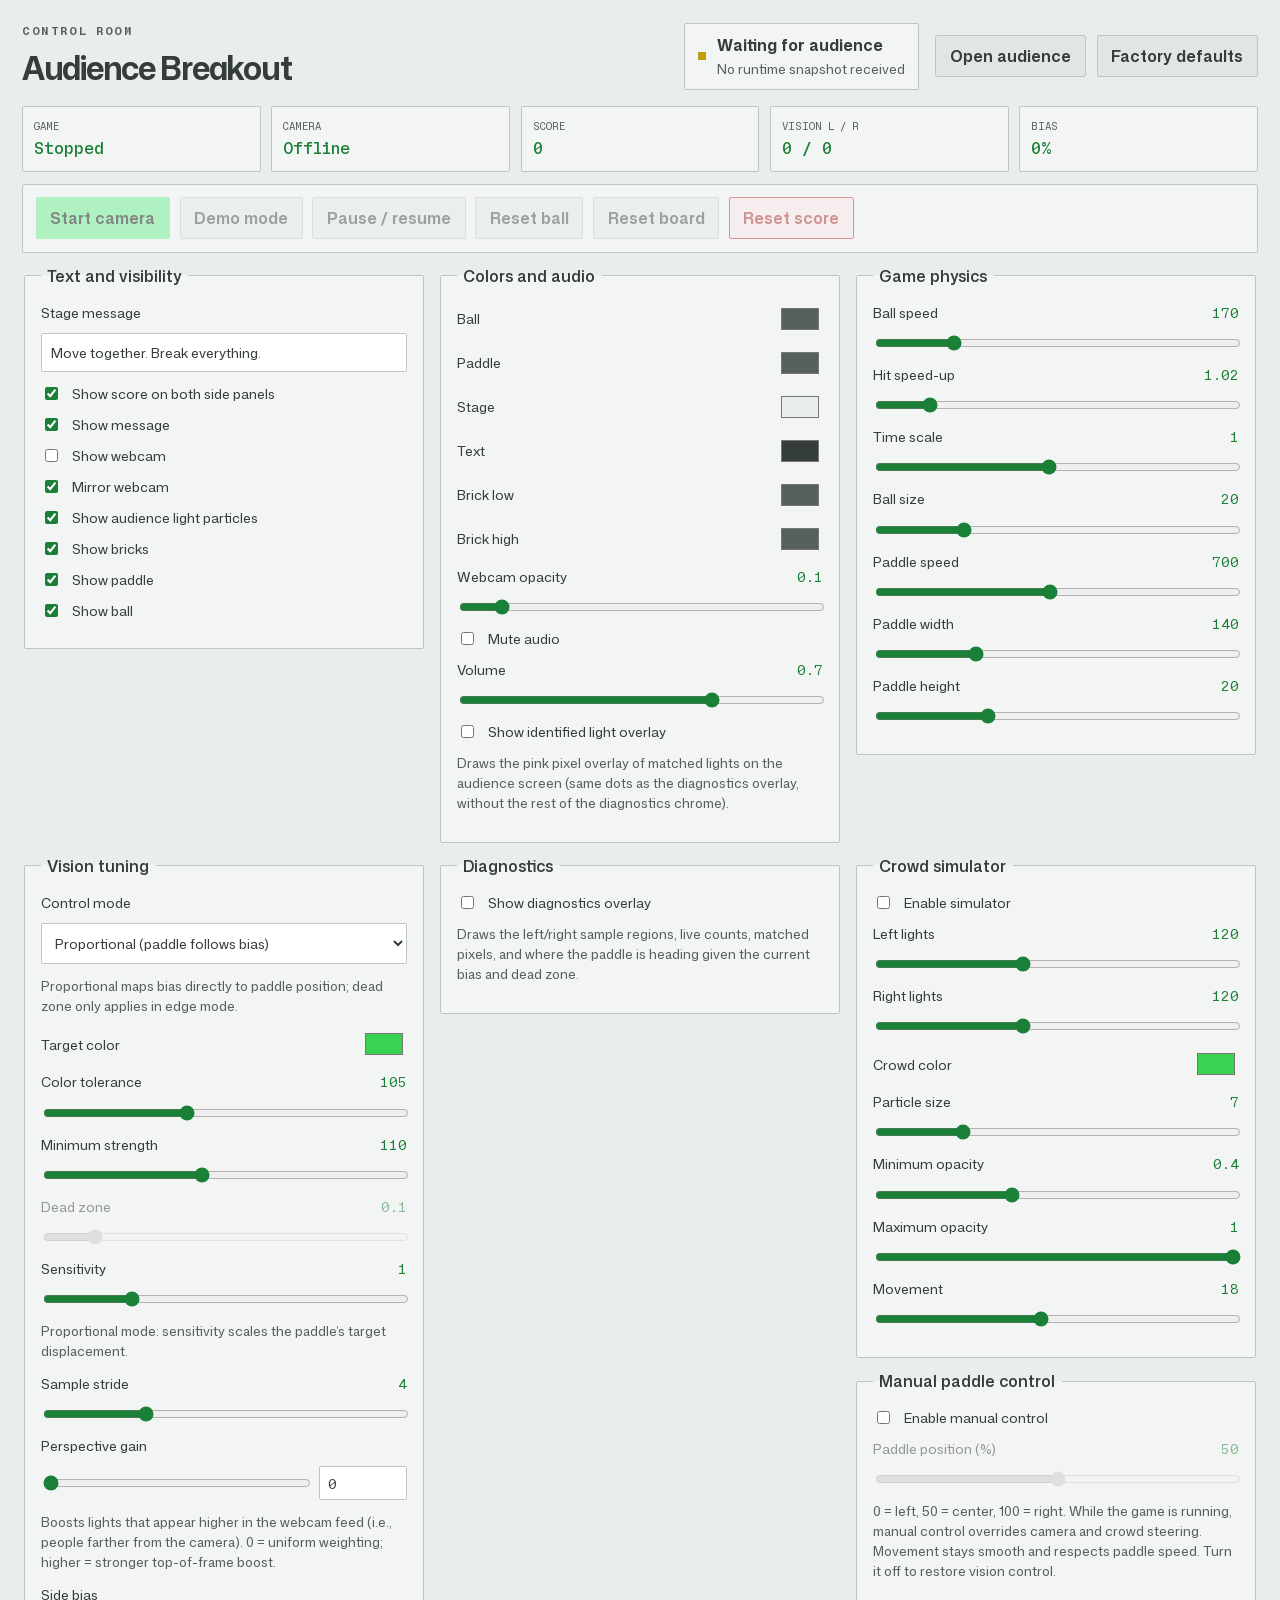
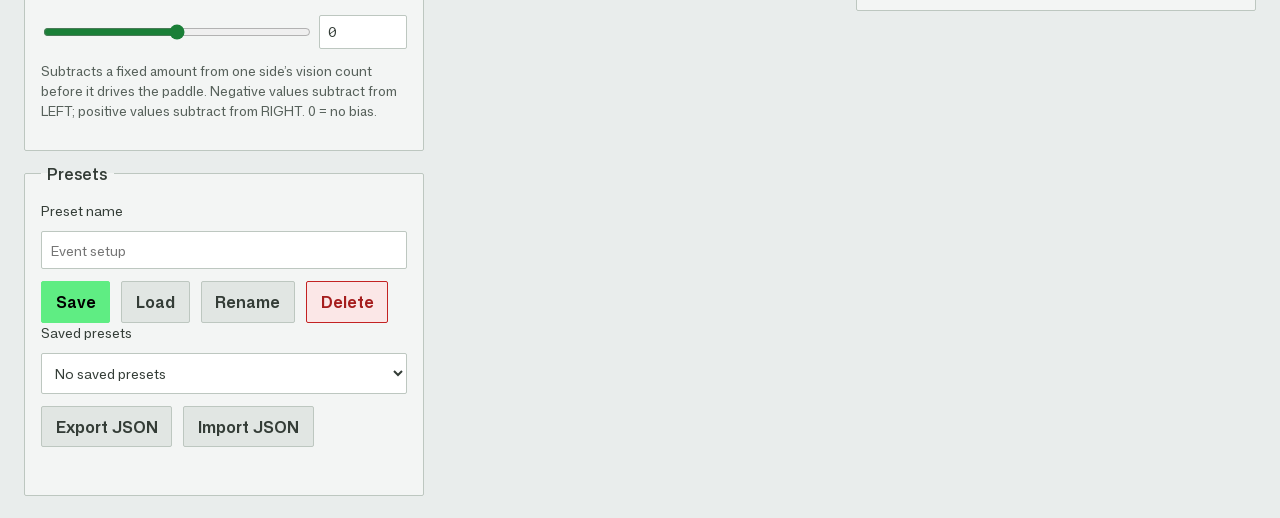
==== operator.html @ f4d6e4d0 "Publish shared side scores and badge instructions Co-authored-by: Copilot App <223556219+Copilot@use" ====
<!doctype html>
<html lang="en">
  <head>
    <meta charset="UTF-8" />
    <meta name="viewport" content="width=device-width, initial-scale=1.0" />
    <title>Audience Breakout - Operator</title>
    <link rel="stylesheet" href="./styles.css" />
  </head>
  <body class="operator-page">
    <header class="operator-topbar">
      <div>
        <p class="eyebrow">Control room</p>
        <h1>Audience Breakout</h1>
      </div>
      <div class="connection-card">
        <span class="status-dot" id="connectionDot"></span>
        <div>
          <strong id="connectionLabel">Waiting for audience</strong>
          <small id="runtimeStatus">No runtime snapshot received</small>
        </div>
      </div>
      <div class="button-row">
        <a class="button secondary" href="./audience.html" target="_blank">Open audience</a>
        <button class="button secondary" id="resetDefaultsButton">Factory defaults</button>
      </div>
    </header>

    <main class="operator-layout">
      <section class="telemetry-panel">
        <div><span>Game</span><strong id="gameState">Stopped</strong></div>
        <div><span>Camera</span><strong id="cameraState">Offline</strong></div>
        <div><span>Score</span><strong id="operatorScore">0</strong></div>
        <div><span>Vision L / R</span><strong id="visionCounts">0 / 0</strong></div>
        <div><span>Bias</span><strong id="visionBias">0%</strong></div>
      </section>

      <section class="command-panel">
        <button class="button primary audience-command" data-command="start-camera">Start camera</button>
        <button class="button secondary audience-command" data-command="start-demo">Demo mode</button>
        <button class="button secondary audience-command" data-command="toggle-pause">Pause / resume</button>
        <button class="button secondary audience-command" data-command="reset-ball">Reset ball</button>
        <button class="button secondary audience-command" data-command="reset-board">Reset board</button>
        <button class="button danger audience-command" data-command="reset-score">Reset score</button>
      </section>

      <form id="operatorForm" class="control-grid">
        <fieldset>
          <legend>Text and visibility</legend>
          <label>Stage message <input name="appearance.message" type="text" /></label>
          <label class="toggle"><input name="appearance.showScore" type="checkbox" /> Show score on both side panels</label>
          <label class="toggle"><input name="appearance.showMessage" type="checkbox" /> Show message</label>
          <label class="toggle"><input name="appearance.showWebcam" type="checkbox" /> Show webcam</label>
          <label class="toggle"><input name="appearance.mirrorWebcam" type="checkbox" /> Mirror webcam</label>
          <label class="toggle"><input name="appearance.showCrowd" type="checkbox" /> Show audience light particles</label>
          <label class="toggle"><input name="appearance.showBricks" type="checkbox" /> Show bricks</label>
          <label class="toggle"><input name="appearance.showPaddle" type="checkbox" /> Show paddle</label>
          <label class="toggle"><input name="appearance.showBall" type="checkbox" /> Show ball</label>
        </fieldset>

        <fieldset>
          <legend>Colors and audio</legend>
          <label>Ball <input name="appearance.ballColor" type="color" /></label>
          <label>Paddle <input name="appearance.paddleColor" type="color" /></label>
          <label>Stage <input name="appearance.stageColor" type="color" /></label>
          <label>Text <input name="appearance.textColor" type="color" /></label>
          <label>Brick low <input name="appearance.brickLowColor" type="color" /></label>
          <label>Brick high <input name="appearance.brickHighColor" type="color" /></label>
          <label data-output="appearance.webcamOpacity">
            Webcam opacity <output></output>
            <input name="appearance.webcamOpacity" type="range" min="0" max="1" step="0.05" />
          </label>
          <label class="toggle"><input name="audio.muted" type="checkbox" /> Mute audio</label>
          <label data-output="audio.volume">
            Volume <output></output>
            <input name="audio.volume" type="range" min="0" max="1" step="0.05" />
          </label>
          <label class="toggle"><input name="appearance.showLightOverlay" type="checkbox" /> Show identified light overlay</label>
          <small>Draws the pink pixel overlay of matched lights on the audience screen (same dots as the diagnostics overlay, without the rest of the diagnostics chrome).</small>
        </fieldset>

        <fieldset>
          <legend>Game physics</legend>
          <label data-output="physics.ballSpeed">Ball speed <output></output>
            <input name="physics.ballSpeed" type="range" min="60" max="600" step="10" />
          </label>
          <label data-output="physics.speedUp">Hit speed-up <output></output>
            <input name="physics.speedUp" type="range" min="1" max="1.15" step="0.01" />
          </label>
          <label data-output="physics.timeScale">Time scale <output></output>
            <input name="physics.timeScale" type="range" min="0.1" max="2" step="0.05" />
          </label>
          <label data-output="physics.ballSize">Ball size <output></output>
            <input name="physics.ballSize" type="range" min="8" max="60" step="1" />
          </label>
          <label data-output="physics.paddleSpeed">Paddle speed <output></output>
            <input name="physics.paddleSpeed" type="range" min="60" max="1400" step="20" />
          </label>
          <label data-output="physics.paddleWidth">Paddle width <output></output>
            <input name="physics.paddleWidth" type="range" min="60" max="360" step="4" />
          </label>
          <label data-output="physics.paddleHeight">Paddle height <output></output>
            <input name="physics.paddleHeight" type="range" min="8" max="48" step="2" />
          </label>
        </fieldset>

        <fieldset>
          <legend>Vision tuning</legend>
          <label>Control mode
            <select name="vision.controlMode">
              <option value="proportional">Proportional (paddle follows bias)</option>
              <option value="edge">Edge (paddle drives toward the leaning side)</option>
            </select>
          </label>
          <small>Proportional maps bias directly to paddle position; dead zone only applies in edge mode.</small>
          <label>Target color <input name="vision.targetColor" type="color" /></label>
          <label data-output="vision.tolerance">Color tolerance <output></output>
            <input name="vision.tolerance" type="range" min="10" max="255" step="1" />
          </label>
          <label data-output="vision.minimumStrength">Minimum strength <output></output>
            <input name="vision.minimumStrength" type="range" min="0" max="255" step="1" />
          </label>
          <label data-output="vision.deadZone">Dead zone <output></output>
            <input name="vision.deadZone" type="range" min="0" max="0.8" step="0.01" />
          </label>
          <label data-output="vision.sensitivity">Sensitivity <output></output>
            <input name="vision.sensitivity" type="range" min="0.1" max="4" step="0.1" />
          </label>
          <small id="sensitivityHint">Edge mode: sensitivity scales how fast the paddle drives to the far wall.</small>
          <label data-output="vision.sampleStride">Sample stride <output></output>
            <input name="vision.sampleStride" type="range" min="1" max="12" step="1" />
          </label>
          <label>Perspective gain
            <span class="range-with-number">
              <input name="vision.perspectiveGain" type="range" min="0" max="4" step="0.05" />
              <input name="vision.perspectiveGain" type="number" min="0" max="4" step="0.05" />
            </span>
          </label>
          <small>Boosts lights that appear higher in the webcam feed (i.e., people farther from the camera). 0 = uniform weighting; higher = stronger top-of-frame boost.</small>
          <label>Side bias
            <span class="range-with-number">
              <input name="vision.sideBias" type="range" min="-200" max="200" step="1" />
              <input name="vision.sideBias" type="number" min="-200" max="200" step="1" />
            </span>
          </label>
          <small>Subtracts a fixed amount from one side&rsquo;s vision count before it drives the paddle. Negative values subtract from LEFT; positive values subtract from RIGHT. 0 = no bias.</small>
        </fieldset>

        <fieldset>
          <legend>Diagnostics</legend>
          <label class="toggle"><input name="appearance.showDiagnostics" type="checkbox" /> Show diagnostics overlay</label>
          <small>Draws the left/right sample regions, live counts, matched pixels, and where the paddle is heading given the current bias and dead zone.</small>
        </fieldset>

        <div class="control-stack">
          <fieldset>
            <legend>Crowd simulator</legend>
            <label class="toggle"><input name="crowd.enabled" type="checkbox" /> Enable simulator</label>
            <label data-output="crowd.leftCount">Left lights <output></output>
              <input name="crowd.leftCount" type="range" min="0" max="300" step="1" />
            </label>
            <label data-output="crowd.rightCount">Right lights <output></output>
              <input name="crowd.rightCount" type="range" min="0" max="300" step="1" />
            </label>
            <label>Crowd color <input name="crowd.color" type="color" /></label>
            <label data-output="crowd.blockSize">Particle size <output></output>
              <input name="crowd.blockSize" type="range" min="2" max="24" step="1" />
            </label>
            <label data-output="crowd.minimumOpacity">Minimum opacity <output></output>
              <input name="crowd.minimumOpacity" type="range" min="0.05" max="1" step="0.05" />
            </label>
            <label data-output="crowd.maximumOpacity">Maximum opacity <output></output>
              <input name="crowd.maximumOpacity" type="range" min="0.05" max="1" step="0.05" />
            </label>
            <label data-output="crowd.jitter">Movement <output></output>
              <input name="crowd.jitter" type="range" min="0" max="40" step="1" />
            </label>
          </fieldset>

          <fieldset>
            <legend>Manual paddle control</legend>
            <label class="toggle"><input name="manualControl.enabled" type="checkbox" /> Enable manual control</label>
            <label data-output="manualControl.position" class="is-disabled">Paddle position (%) <output>50</output>
              <input name="manualControl.position" type="range" min="0" max="100" step="1" value="50" aria-describedby="manualControlHint" disabled />
            </label>
            <small id="manualControlHint">0 = left, 50 = center, 100 = right. While the game is running, manual control overrides camera and crowd steering. Movement stays smooth and respects paddle speed. Turn it off to restore vision control.</small>
          </fieldset>
        </div>

        <fieldset>
          <legend>Presets</legend>
          <label>Preset name <input id="presetName" type="text" placeholder="Event setup" /></label>
          <div class="button-row wrap">
            <button class="button primary" id="savePresetButton" type="button">Save</button>
            <button class="button secondary" id="loadPresetButton" type="button">Load</button>
            <button class="button secondary" id="renamePresetButton" type="button">Rename</button>
            <button class="button danger" id="deletePresetButton" type="button">Delete</button>
          </div>
          <label>Saved presets
            <select id="presetSelect"><option value="">No saved presets</option></select>
          </label>
          <div class="button-row wrap">
            <button class="button secondary" id="exportPresetButton" type="button">Export JSON</button>
            <label class="button secondary file-button">Import JSON
              <input id="importPresetInput" type="file" accept="application/json,.json" />
            </label>
          </div>
          <p class="form-message" id="formMessage" aria-live="polite"></p>
        </fieldset>
      </form>
    </main>
    <script type="module" src="./js/operator.js"></script>
  </body>
</html>
---- styles.css ----
@font-face {
  font-family: "Mona Sans";
  src: url("./assets/fonts/MonaSans.woff2") format("woff2");
  font-weight: 200 900;
  font-display: swap;
}
@font-face {
  font-family: "Mona Sans Mono";
  src: url("./assets/fonts/MonaSansMono.woff2") format("woff2");
  font-weight: 200 900;
  font-display: swap;
}
:root {
  color-scheme: light;
  --bg: #e9edec;
  --panel: #f3f5f4;
  --panel-elevated: #e1e6e3;
  --border: #bdc7c0;
  --text: #343d37;
  --muted: #57615b;
  --primary: #5fed83;
  --primary-strong: #1a7f37;
  --danger: #c32222;
  --mono: "Mona Sans Mono", ui-monospace, monospace;
}

* { box-sizing: border-box; }
html, body { margin: 0; min-height: 100%; }
body {
  background: var(--bg);
  color: var(--text);
  font-family: "Mona Sans", -apple-system, BlinkMacSystemFont, "Segoe UI", sans-serif;
}
button, input, select { font: inherit; }
.eyebrow {
  margin: 0 0 0.4rem;
  color: var(--muted);
  font-size: 0.72rem;
  font-weight: 700;
  letter-spacing: 0.14em;
  text-transform: uppercase;
  font-family: var(--mono);
}
h1, h2, p { margin-top: 0; }
h1 { margin-bottom: 0; letter-spacing: -0.04em; }
.button-row { display: flex; align-items: center; gap: 0.7rem; }
.button-row.wrap { flex-wrap: wrap; }
.button {
  display: inline-flex;
  align-items: center;
  justify-content: center;
  min-height: 40px;
  border: 1px solid var(--border);
  border-radius: 2px;
  padding: 0.55rem 0.85rem;
  color: var(--text);
  font-weight: 650;
  text-decoration: none;
  cursor: pointer;
}
.button.primary { background: var(--primary); border-color: var(--primary); color: #000; }
.button.secondary { background: var(--panel-elevated); }
.button.danger { background: #fbe7e7; border-color: #c32222; color: #a51d1d; }
.button:hover:not(:disabled) { border-color: var(--primary-strong); }
.button:disabled { cursor: not-allowed; opacity: 0.45; }
:focus-visible { outline: 2px solid var(--primary-strong); outline-offset: 4px; }
[hidden] { display: none !important; }

.landing-page { display: grid; min-height: 100vh; place-items: center; padding: 2rem; }
.landing-card {
  width: min(640px, 100%);
  border: 1px solid var(--border);
  border-radius: 0;
  background: linear-gradient(135deg, var(--panel), var(--bg));
  padding: 2rem;
  box-shadow: 0 0 60px #5fed8314;
}
.landing-card h1 { margin-bottom: 1rem; font-size: clamp(2.3rem, 8vw, 4rem); }
.landing-card > p:not(.eyebrow) { color: var(--muted); line-height: 1.6; }
.landing-actions { display: flex; flex-wrap: wrap; gap: 0.75rem; margin-top: 1.5rem; }

.audience-page {
  min-height: 100vh;
  overflow-x: hidden;
  display: grid;
  align-items: center;
}
.audience-shell { width: min(2100px, 100%); margin: auto; padding: clamp(12px, 3.8vw, 80px); }
.arcade-stage {
  display: grid;
  grid-template-columns: minmax(0, 1fr) minmax(0, 3.12fr) minmax(0, 1fr);
  background: var(--bg);
  box-shadow: 0 0 35px #5fed8326, 0 0 90px #1a7f371a;
}
.audience-side {
  display: flex;
  flex-direction: column;
  min-width: 0;
  background: var(--bg);
}
.side-visual { position: relative; flex: 1; min-height: 0; }
.side-visual canvas { position: absolute; inset: 0; width: 100%; height: 100%; object-fit: contain; }
.side-label {
  position: absolute;
  bottom: 12px;
  left: 12px;
  font: 0.58rem var(--mono);
  color: var(--muted);
  letter-spacing: 0.06em;
  text-transform: uppercase;
}
.side-instructions {
  border-top: 1px solid var(--border);
  padding: clamp(8px, 0.8vw, 16px);
  color: var(--muted);
  font: clamp(8px, 0.7vw, 13px)/1.5 var(--mono);
}
.side-instructions p { margin: 0; }
.side-instructions p + p { margin-top: 1em; }
.stage-shell {
  position: relative;
  overflow: hidden;
  border: 1px solid #8b9e91;
  border-bottom-color: var(--danger);
  background: var(--bg);
  align-self: start;
}
#gameCanvas { position: relative; z-index: 2; display: block; width: 100%; height: auto; }
#webcam {
  position: absolute;
  inset: 0;
  z-index: 1;
  display: block;
  width: 100%;
  height: 100%;
  object-fit: cover;
  pointer-events: none;
}
.stage-message {
  margin: 0;
  color: var(--muted);
  font: inherit;
  text-align: right;
}
.audience-footer {
  display: flex;
  align-items: flex-start;
  justify-content: space-between;
  gap: 1rem;
  margin-top: 20px;
  color: var(--muted);
  font: 0.65rem/1.7 var(--mono);
}
.audience-footer > div { flex: 1; }
.play-state {
  display: inline-block;
  margin-right: 1rem;
  color: var(--primary-strong);
  text-transform: uppercase;
}
.play-state::before { content: ""; display: inline-block; width: 5px; height: 5px; margin: 0 7px 2px 0; background: currentColor; }
.startup-panel {
  position: absolute;
  z-index: 4;
  top: 50%;
  left: 50%;
  width: min(380px, calc(100% - 24px));
  transform: translate(-50%, -50%);
  border: 1px solid var(--primary-strong);
  background: #f3f5f4f5;
  padding: clamp(12px, 1.5vw, 24px);
  box-shadow: 0 8px 40px #57615b33;
}
.startup-panel h2 { margin-bottom: 0.5rem; font-size: clamp(1.1rem, 2vw, 1.6rem); font-weight: 550; }
.startup-panel .button-row { flex-wrap: wrap; gap: 0.5rem; }
.startup-panel .button { font-size: 0.78rem; min-height: 36px; }
.startup-panel.hidden { display: none; }
.camera-select {
  display: flex;
  align-items: center;
  gap: 0.6rem;
  margin: 0.75rem 0 1rem;
  font: 0.75rem var(--mono);
}
.camera-select select {
  flex: 1;
  min-width: 0;
  padding: 0.4rem 0.5rem;
  border-radius: 2px;
  border: 1px solid var(--border);
  background: var(--panel);
  color: inherit;
}

.operator-page { padding: 22px; }
.operator-topbar {
  display: grid;
  grid-template-columns: minmax(240px, 1fr) auto auto;
  align-items: center;
  gap: 1rem;
  margin: 0 auto 1rem;
  max-width: 1500px;
}
.connection-card {
  display: flex;
  align-items: center;
  gap: 0.65rem;
  border: 1px solid var(--border);
  border-radius: 2px;
  background: var(--panel);
  padding: 0.65rem 0.85rem;
}
.connection-card strong, .connection-card small { display: block; }
.connection-card small { margin-top: 0.18rem; color: var(--muted); }
.status-dot { width: 8px; height: 8px; background: #bba00a; }
.status-dot.connected { background: var(--primary-strong); box-shadow: 0 0 10px #5fed8366; }
.operator-layout { width: min(1500px, 100%); margin: auto; }
.telemetry-panel {
  display: grid;
  grid-template-columns: repeat(5, minmax(110px, 1fr));
  gap: 0.65rem;
  margin-bottom: 0.75rem;
}
.telemetry-panel div {
  border: 1px solid var(--border);
  border-radius: 2px;
  background: var(--panel);
  padding: 0.7rem;
}
.telemetry-panel span, .telemetry-panel strong { display: block; }
.telemetry-panel span { margin-bottom: 0.3rem; color: var(--muted); font: 0.65rem var(--mono); text-transform: uppercase; }
.telemetry-panel strong { font-family: var(--mono); color: var(--primary-strong); font-weight: 500; }
.command-panel {
  display: flex;
  flex-wrap: wrap;
  gap: 0.6rem;
  border: 1px solid var(--border);
  border-radius: 2px;
  background: var(--panel);
  padding: 0.8rem;
  margin-bottom: 0.75rem;
}
.control-grid {
  display: grid;
  grid-template-columns: repeat(3, minmax(260px, 1fr));
  align-items: start;
  gap: 0.75rem;
}
.control-stack {
  display: grid;
  min-width: 0;
  gap: 0.75rem;
}
fieldset {
  min-width: 0;
  border: 1px solid var(--border);
  border-radius: 2px;
  background: var(--panel);
  padding: 1rem;
}
legend { padding: 0 0.4rem; font-weight: 550; }
fieldset > label {
  display: grid;
  grid-template-columns: minmax(120px, 1fr) auto;
  align-items: center;
  gap: 0.7rem;
  margin-bottom: 0.75rem;
  color: var(--text);
  font-size: 0.86rem;
}
fieldset > label.is-disabled {
  opacity: 0.5;
}
fieldset > label input[type="text"], fieldset > label select, fieldset > label > input[type="range"] {
  grid-column: 1 / -1;
}
input[type="text"], select {
  width: 100%;
  border: 1px solid var(--border);
  border-radius: 2px;
  background: #ffffff;
  padding: 0.55rem;
  color: var(--text);
}
input[type="range"] { width: 100%; accent-color: var(--primary-strong); }
input[type="checkbox"] { accent-color: var(--primary-strong); }
input[type="color"] { width: 46px; height: 32px; border: 0; background: transparent; }
output { color: var(--primary-strong); font-family: var(--mono); font-variant-numeric: tabular-nums; }
fieldset > small { display: block; color: var(--muted); line-height: 1.5; margin-bottom: 0.8rem; }
.toggle { grid-template-columns: auto 1fr; justify-content: start; }
.range-with-number {
  display: grid;
  grid-column: 1 / -1;
  grid-template-columns: 1fr 5.5rem;
  gap: 0.6rem;
  align-items: center;
}
.range-with-number input[type="number"] {
  width: 100%;
  border: 1px solid var(--border);
  border-radius: 2px;
  background: #ffffff;
  padding: 0.4rem 0.5rem;
  color: var(--text);
  font-variant-numeric: tabular-nums;
}
.toggle input { grid-column: auto; }
.file-button input { display: none; }
.form-message { min-height: 1.3em; margin: 0.7rem 0 0; color: var(--primary-strong); }
.form-message.error { color: var(--danger); }

@media (max-width: 1050px) {
  .operator-topbar { grid-template-columns: 1fr 1fr; }
  .operator-topbar > .button-row { grid-column: 1 / -1; }
  .control-grid { grid-template-columns: repeat(2, minmax(250px, 1fr)); }
}
@media (max-width: 720px) {
  .operator-page { padding: 12px; }
  .operator-topbar, .control-grid { grid-template-columns: 1fr; }
  .operator-topbar > .button-row { grid-column: auto; }
  .telemetry-panel { grid-template-columns: repeat(2, 1fr); }
  .arcade-stage { grid-template-columns: 1fr 1fr; }
  .stage-shell { grid-column: 1 / -1; grid-row: 1; }
  .audience-side { flex-direction: row; min-height: 150px; }
  .side-left { border-right: 1px solid var(--border); }
  .side-visual { flex: 1; min-width: 0; }
  .side-label { bottom: 5px; left: 8px; font-size: 7px; }
  .side-instructions { flex: 1; border-top: 0; border-left: 1px solid var(--border); font-size: 8px; }
  .audience-footer { flex-direction: column; gap: 0.5rem; font-size: 0.6rem; }
  .stage-message { text-align: left; }
  .startup-panel { position: relative; top: auto; left: auto; transform: none; width: 100%; border: 0; border-top: 1px solid var(--border); }
}
@media (prefers-reduced-motion: reduce) {
  *, *::before, *::after { scroll-behavior: auto !important; }
}
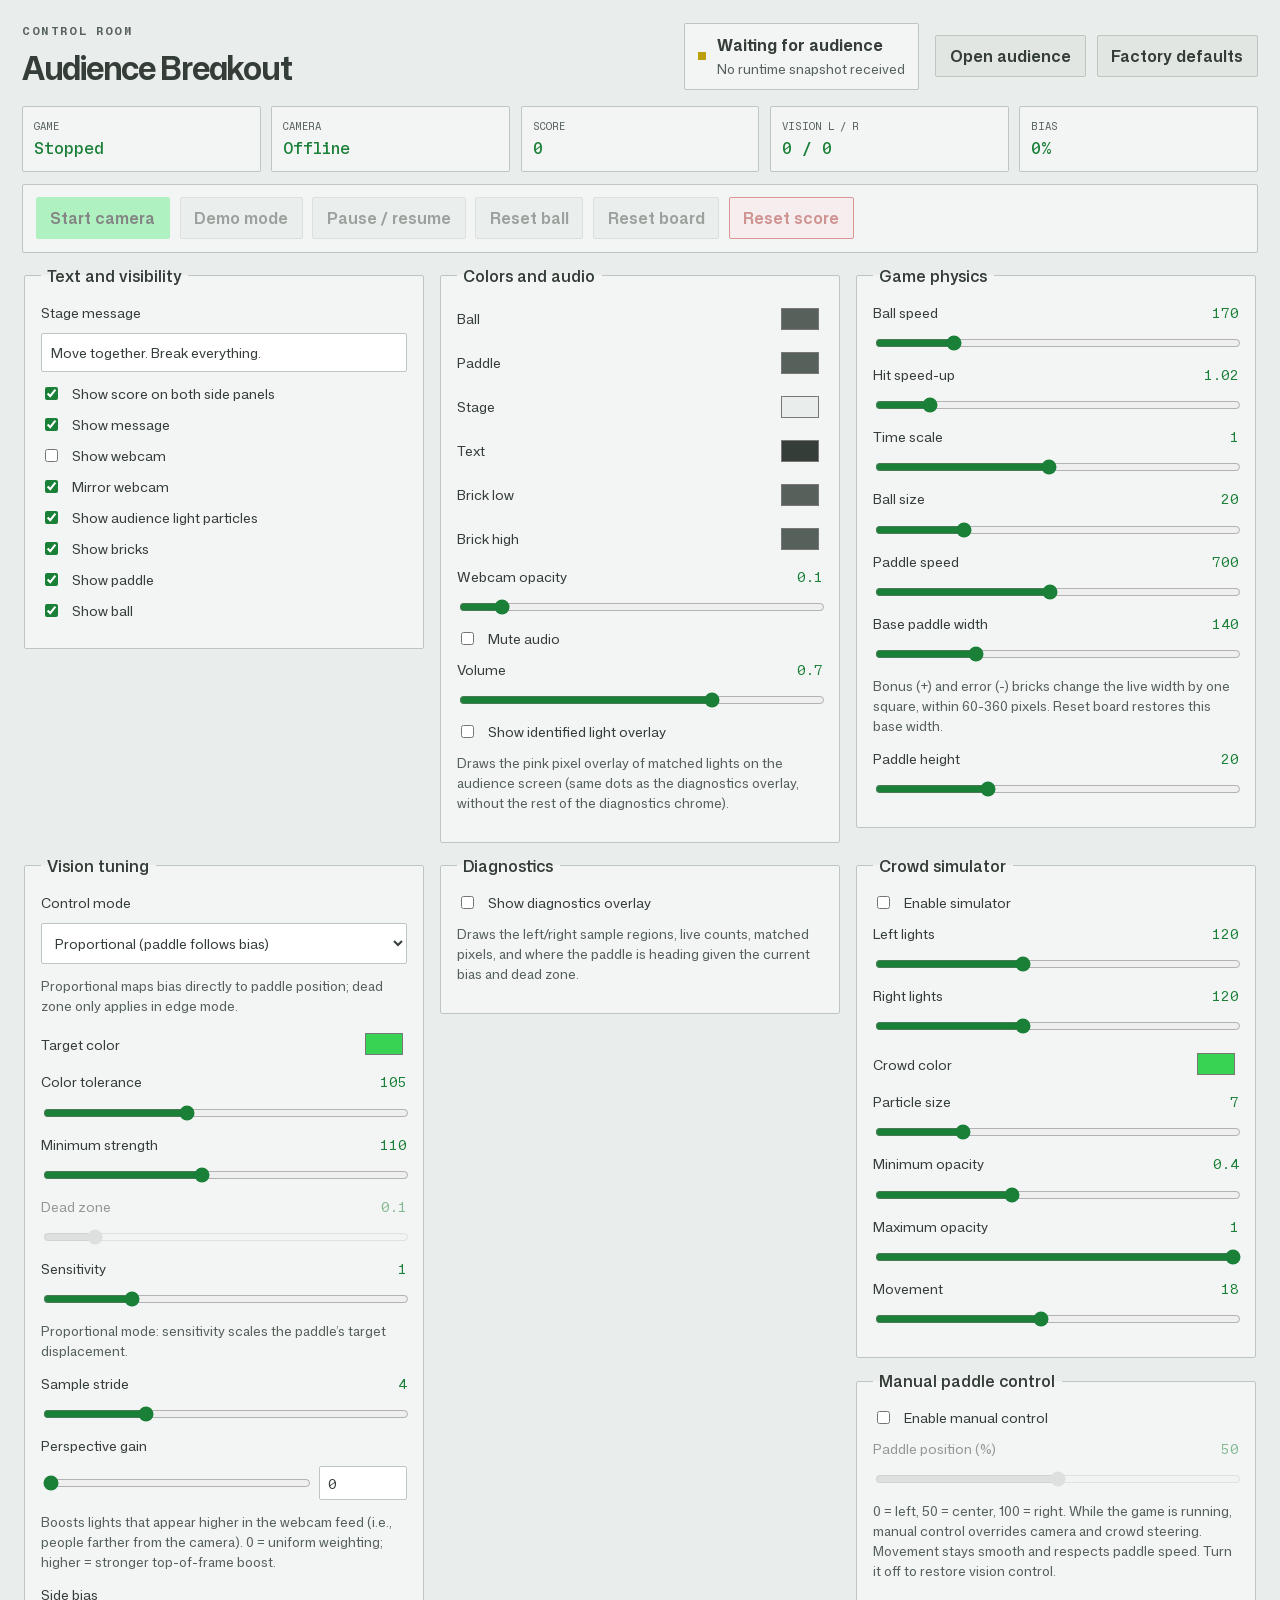
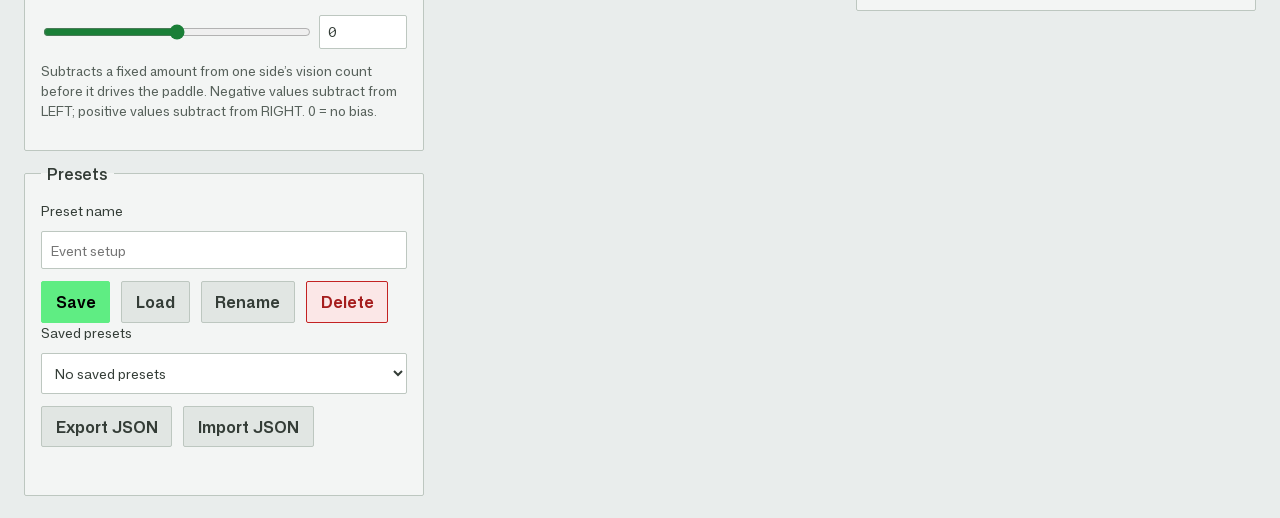
==== commit c86444f5: "Publish inset board and special brick effects Co-authored-by: Copilot App <223556219+Copilot@users.n" ====
--- a/operator.html
+++ b/operator.html
@@ -95,9 +95,10 @@
           <label data-output="physics.paddleSpeed">Paddle speed <output></output>
             <input name="physics.paddleSpeed" type="range" min="60" max="1400" step="20" />
           </label>
-          <label data-output="physics.paddleWidth">Paddle width <output></output>
+          <label data-output="physics.paddleWidth">Base paddle width <output></output>
             <input name="physics.paddleWidth" type="range" min="60" max="360" step="4" />
           </label>
+          <small>Bonus (+) and error (-) bricks change the live width by one square, within 60-360 pixels. Reset board restores this base width.</small>
           <label data-output="physics.paddleHeight">Paddle height <output></output>
             <input name="physics.paddleHeight" type="range" min="8" max="48" step="2" />
           </label>
--- a/styles.css
+++ b/styles.css
@@ -159,6 +159,7 @@
   text-transform: uppercase;
 }
 .play-state::before { content: ""; display: inline-block; width: 5px; height: 5px; margin: 0 7px 2px 0; background: currentColor; }
+.power-status { color: #583af7; margin-right: 1rem; }
 .startup-panel {
   position: absolute;
   z-index: 4;
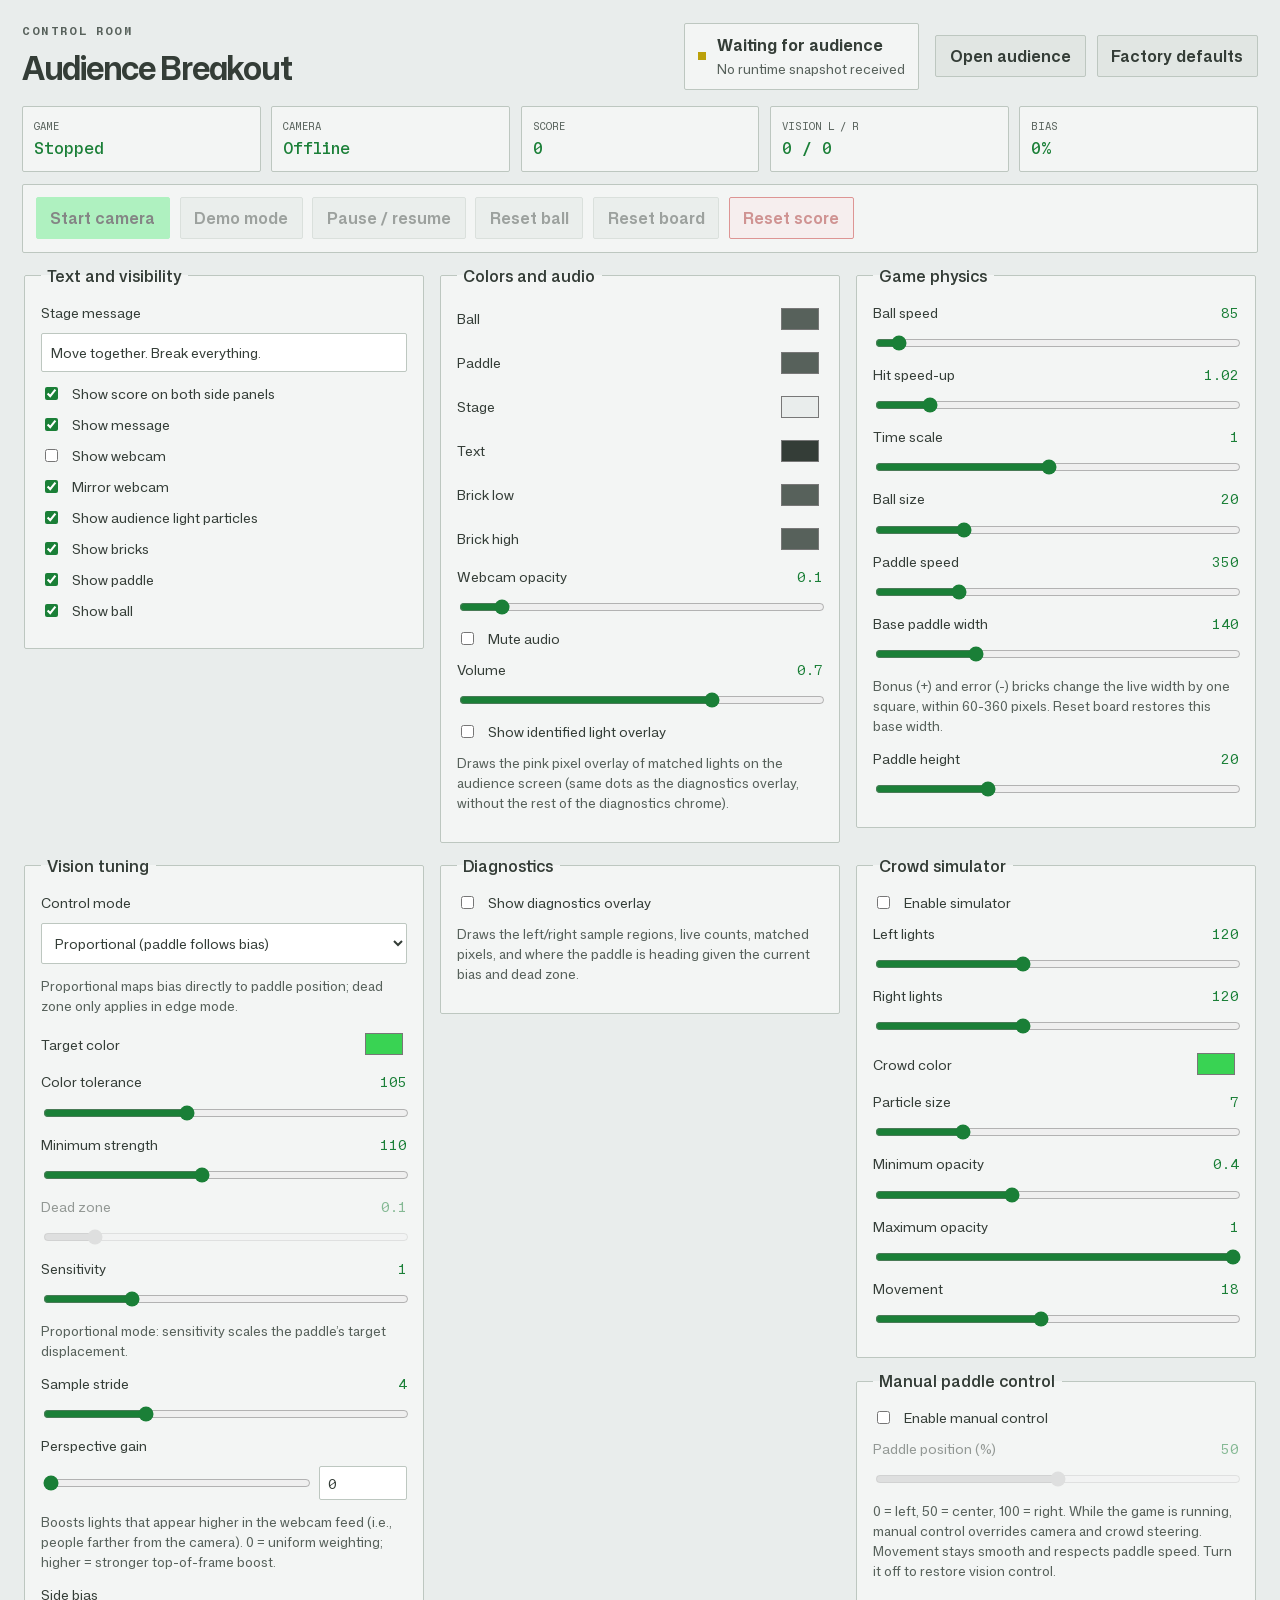
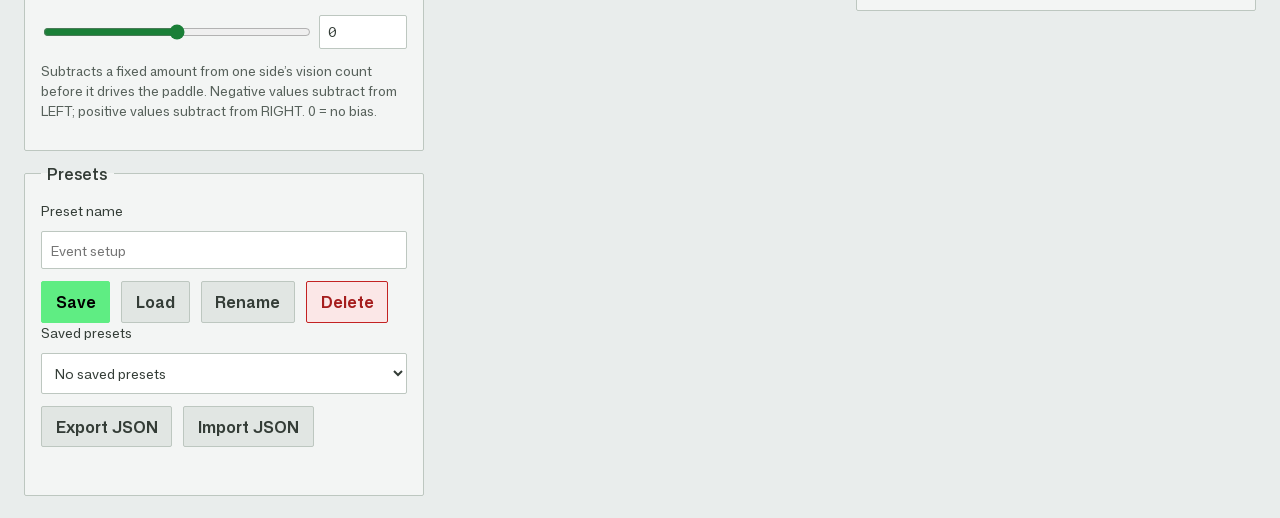
==== commit 99c690bc: "Publish slower speeds and larger bricks with fewer errors Co-authored-by: Copilot App <223556219+Cop" ====
--- a/operator.html
+++ b/operator.html
@@ -81,7 +81,7 @@
         <fieldset>
           <legend>Game physics</legend>
           <label data-output="physics.ballSpeed">Ball speed <output></output>
-            <input name="physics.ballSpeed" type="range" min="60" max="600" step="10" />
+            <input name="physics.ballSpeed" type="range" min="60" max="600" step="5" />
           </label>
           <label data-output="physics.speedUp">Hit speed-up <output></output>
             <input name="physics.speedUp" type="range" min="1" max="1.15" step="0.01" />
@@ -93,7 +93,7 @@
             <input name="physics.ballSize" type="range" min="8" max="60" step="1" />
           </label>
           <label data-output="physics.paddleSpeed">Paddle speed <output></output>
-            <input name="physics.paddleSpeed" type="range" min="60" max="1400" step="20" />
+            <input name="physics.paddleSpeed" type="range" min="60" max="1400" step="10" />
           </label>
           <label data-output="physics.paddleWidth">Base paddle width <output></output>
             <input name="physics.paddleWidth" type="range" min="60" max="360" step="4" />
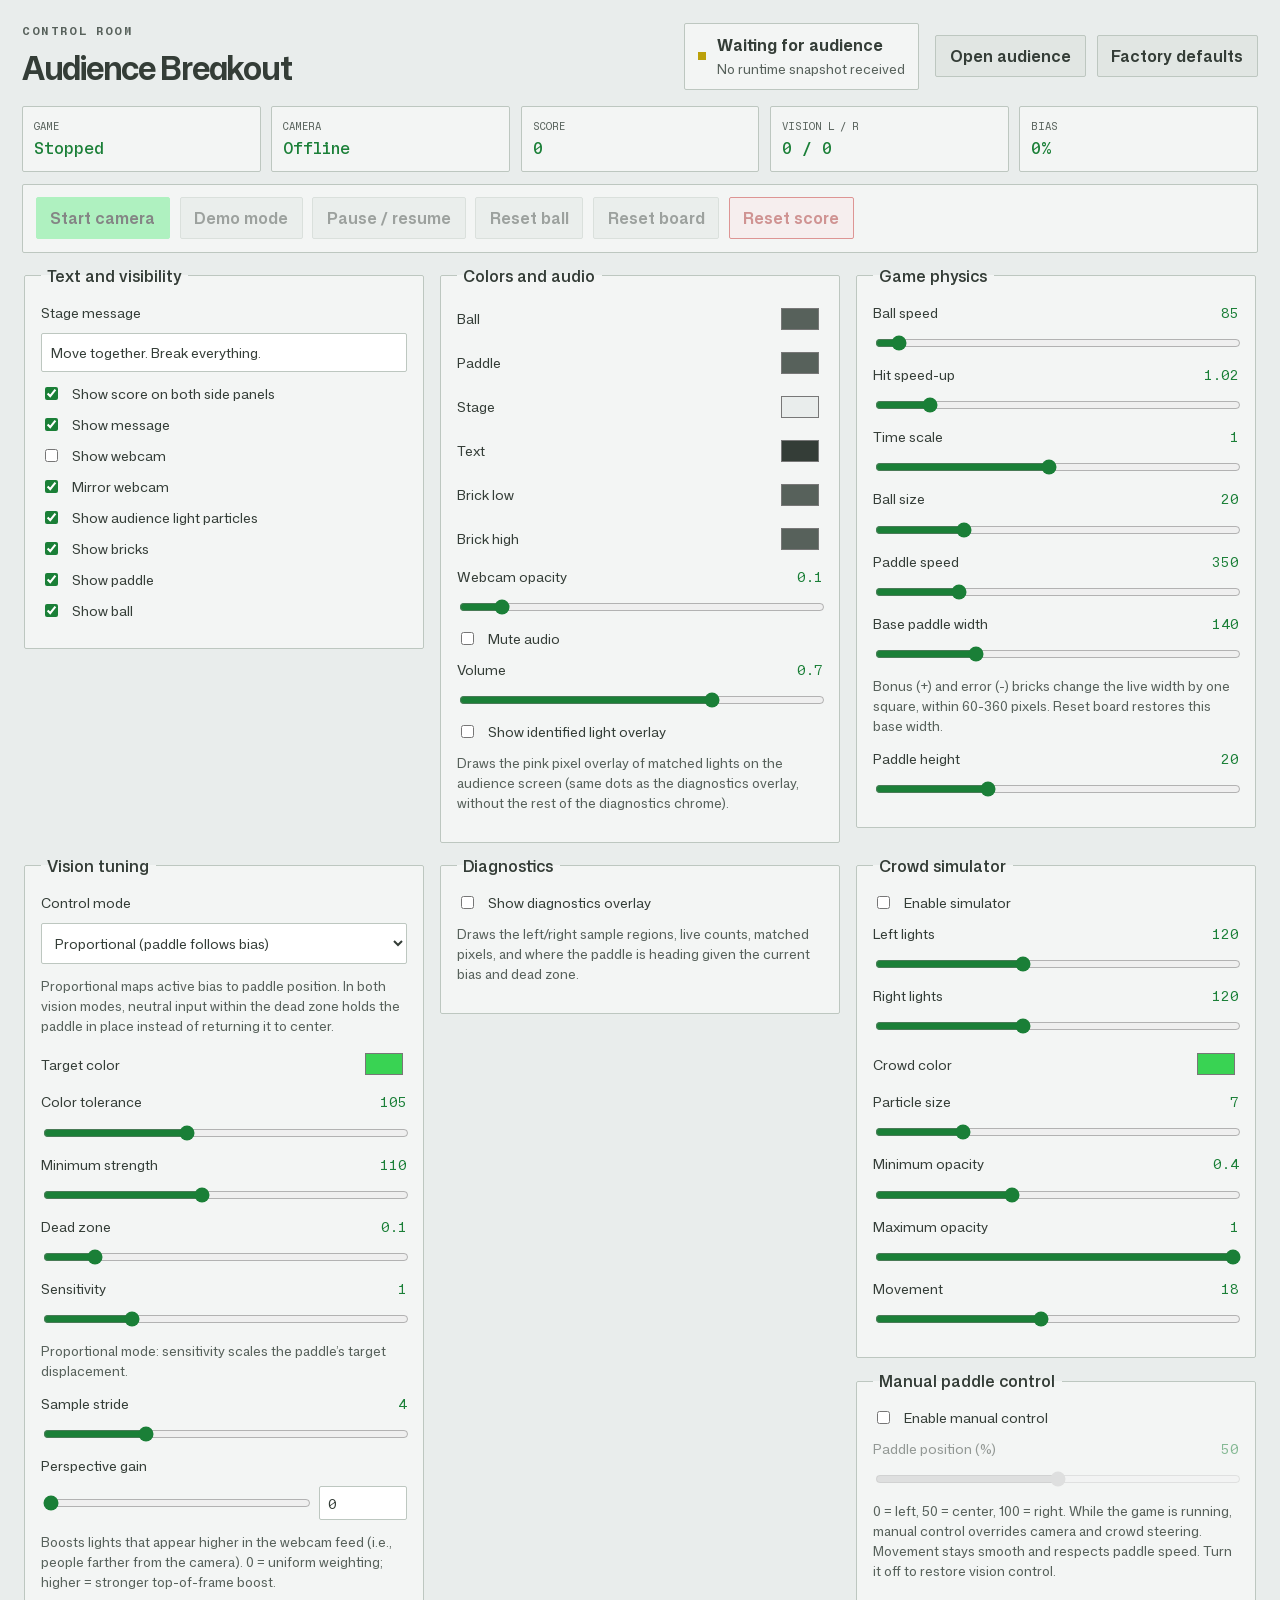
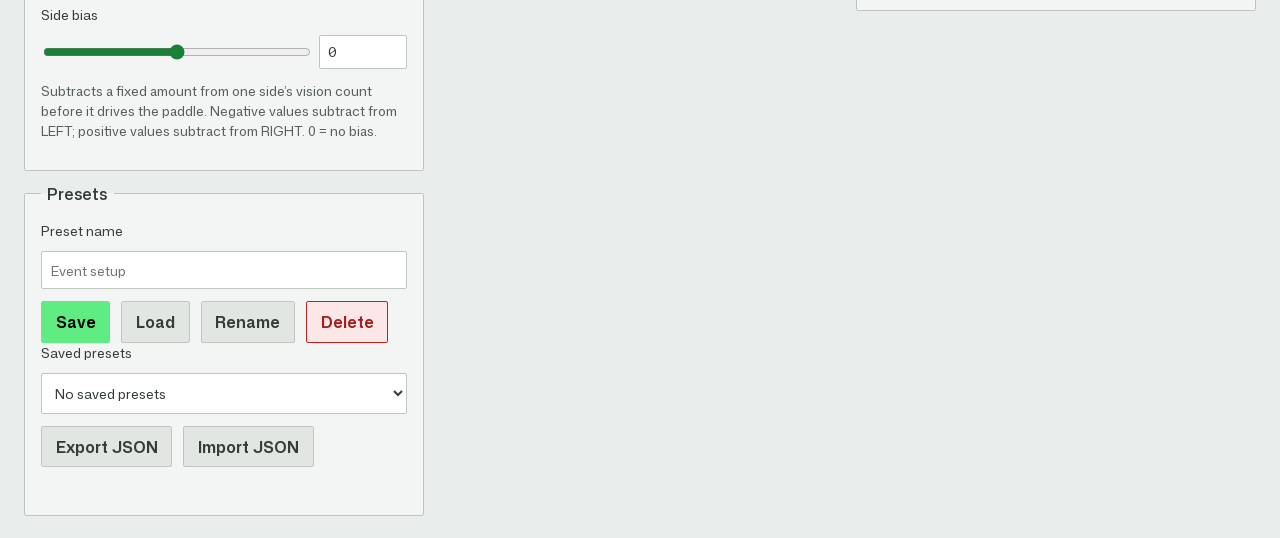
==== commit e4cae722: "Publish stationary paddle behavior for neutral input Co-authored-by: Copilot App <223556219+Copilot@" ====
--- a/operator.html
+++ b/operator.html
@@ -112,7 +112,7 @@
               <option value="edge">Edge (paddle drives toward the leaning side)</option>
             </select>
           </label>
-          <small>Proportional maps bias directly to paddle position; dead zone only applies in edge mode.</small>
+          <small>Proportional maps active bias to paddle position. In both vision modes, neutral input within the dead zone holds the paddle in place instead of returning it to center.</small>
           <label>Target color <input name="vision.targetColor" type="color" /></label>
           <label data-output="vision.tolerance">Color tolerance <output></output>
             <input name="vision.tolerance" type="range" min="10" max="255" step="1" />
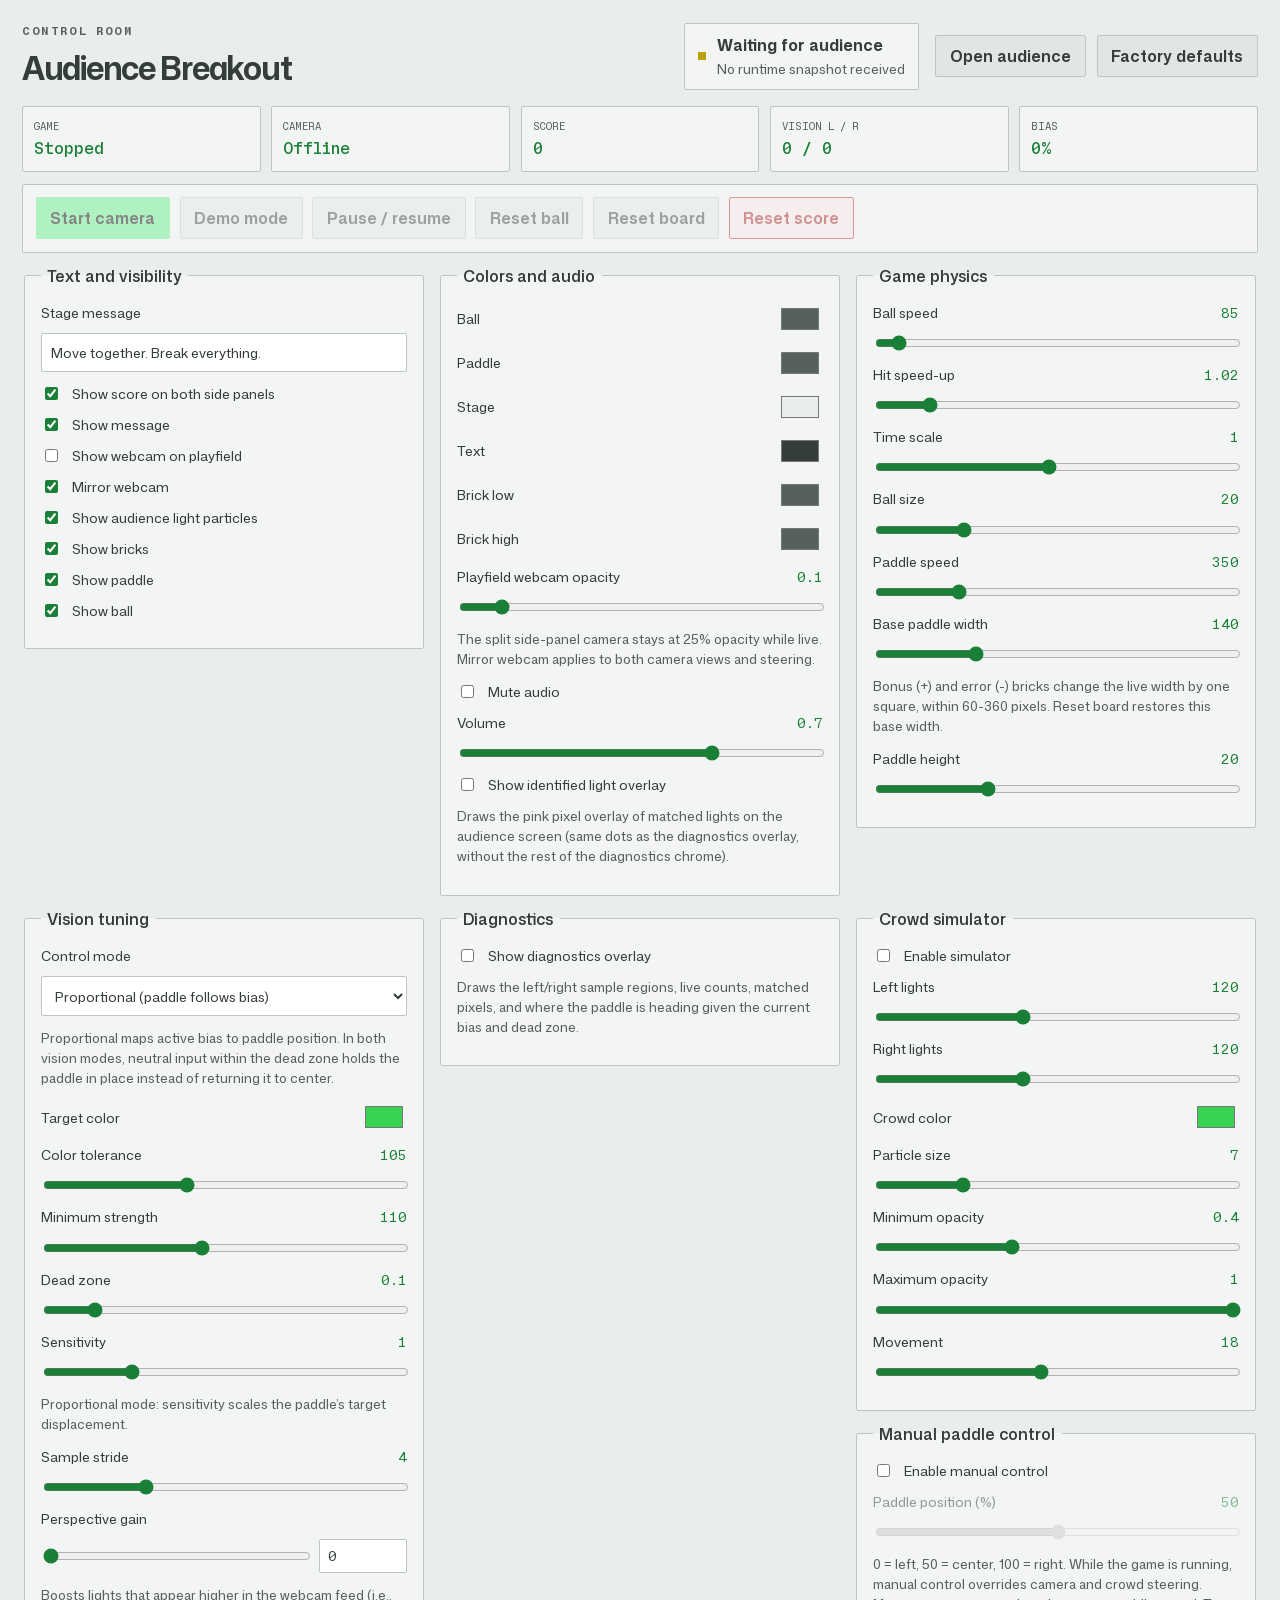
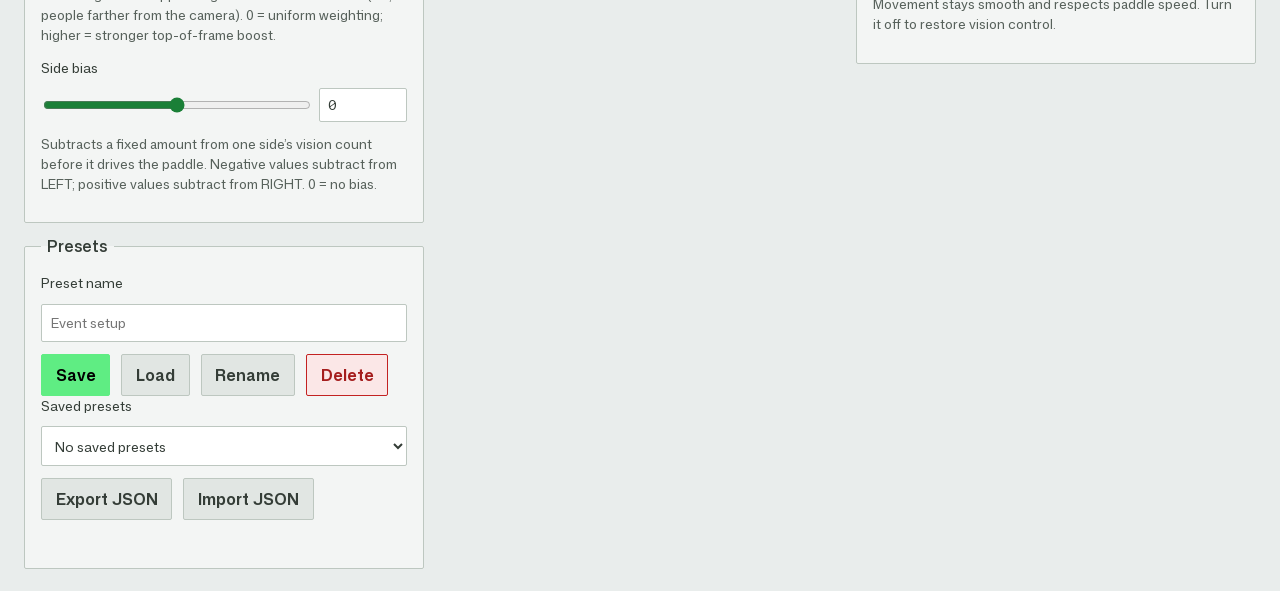
==== commit 1e75a1c6: "Publish repaired operator controls and synchronization Co-authored-by: Copilot App <223556219+Copilo" ====
--- a/operator.html
+++ b/operator.html
@@ -49,7 +49,7 @@
           <label>Stage message <input name="appearance.message" type="text" /></label>
           <label class="toggle"><input name="appearance.showScore" type="checkbox" /> Show score on both side panels</label>
           <label class="toggle"><input name="appearance.showMessage" type="checkbox" /> Show message</label>
-          <label class="toggle"><input name="appearance.showWebcam" type="checkbox" /> Show webcam</label>
+          <label class="toggle"><input name="appearance.showWebcam" type="checkbox" /> Show webcam on playfield</label>
           <label class="toggle"><input name="appearance.mirrorWebcam" type="checkbox" /> Mirror webcam</label>
           <label class="toggle"><input name="appearance.showCrowd" type="checkbox" /> Show audience light particles</label>
           <label class="toggle"><input name="appearance.showBricks" type="checkbox" /> Show bricks</label>
@@ -66,9 +66,10 @@
           <label>Brick low <input name="appearance.brickLowColor" type="color" /></label>
           <label>Brick high <input name="appearance.brickHighColor" type="color" /></label>
           <label data-output="appearance.webcamOpacity">
-            Webcam opacity <output></output>
+            Playfield webcam opacity <output></output>
             <input name="appearance.webcamOpacity" type="range" min="0" max="1" step="0.05" />
           </label>
+          <small>The split side-panel camera stays at 25% opacity while live. Mirror webcam applies to both camera views and steering.</small>
           <label class="toggle"><input name="audio.muted" type="checkbox" /> Mute audio</label>
           <label data-output="audio.volume">
             Volume <output></output>
--- a/styles.css
+++ b/styles.css
@@ -93,10 +93,20 @@
   box-shadow: 0 0 35px #5fed8326, 0 0 90px #1a7f371a;
 }
 .audience-side {
+  position: relative;
   display: flex;
   flex-direction: column;
   min-width: 0;
   background: var(--bg);
+}
+.side-camera {
+  position: absolute;
+  inset: 0;
+  z-index: 1;
+  width: 100%;
+  height: 100%;
+  opacity: 0.25;
+  pointer-events: none;
 }
 .side-visual { position: relative; flex: 1; min-height: 0; }
 .side-visual canvas { position: absolute; inset: 0; width: 100%; height: 100%; object-fit: contain; }
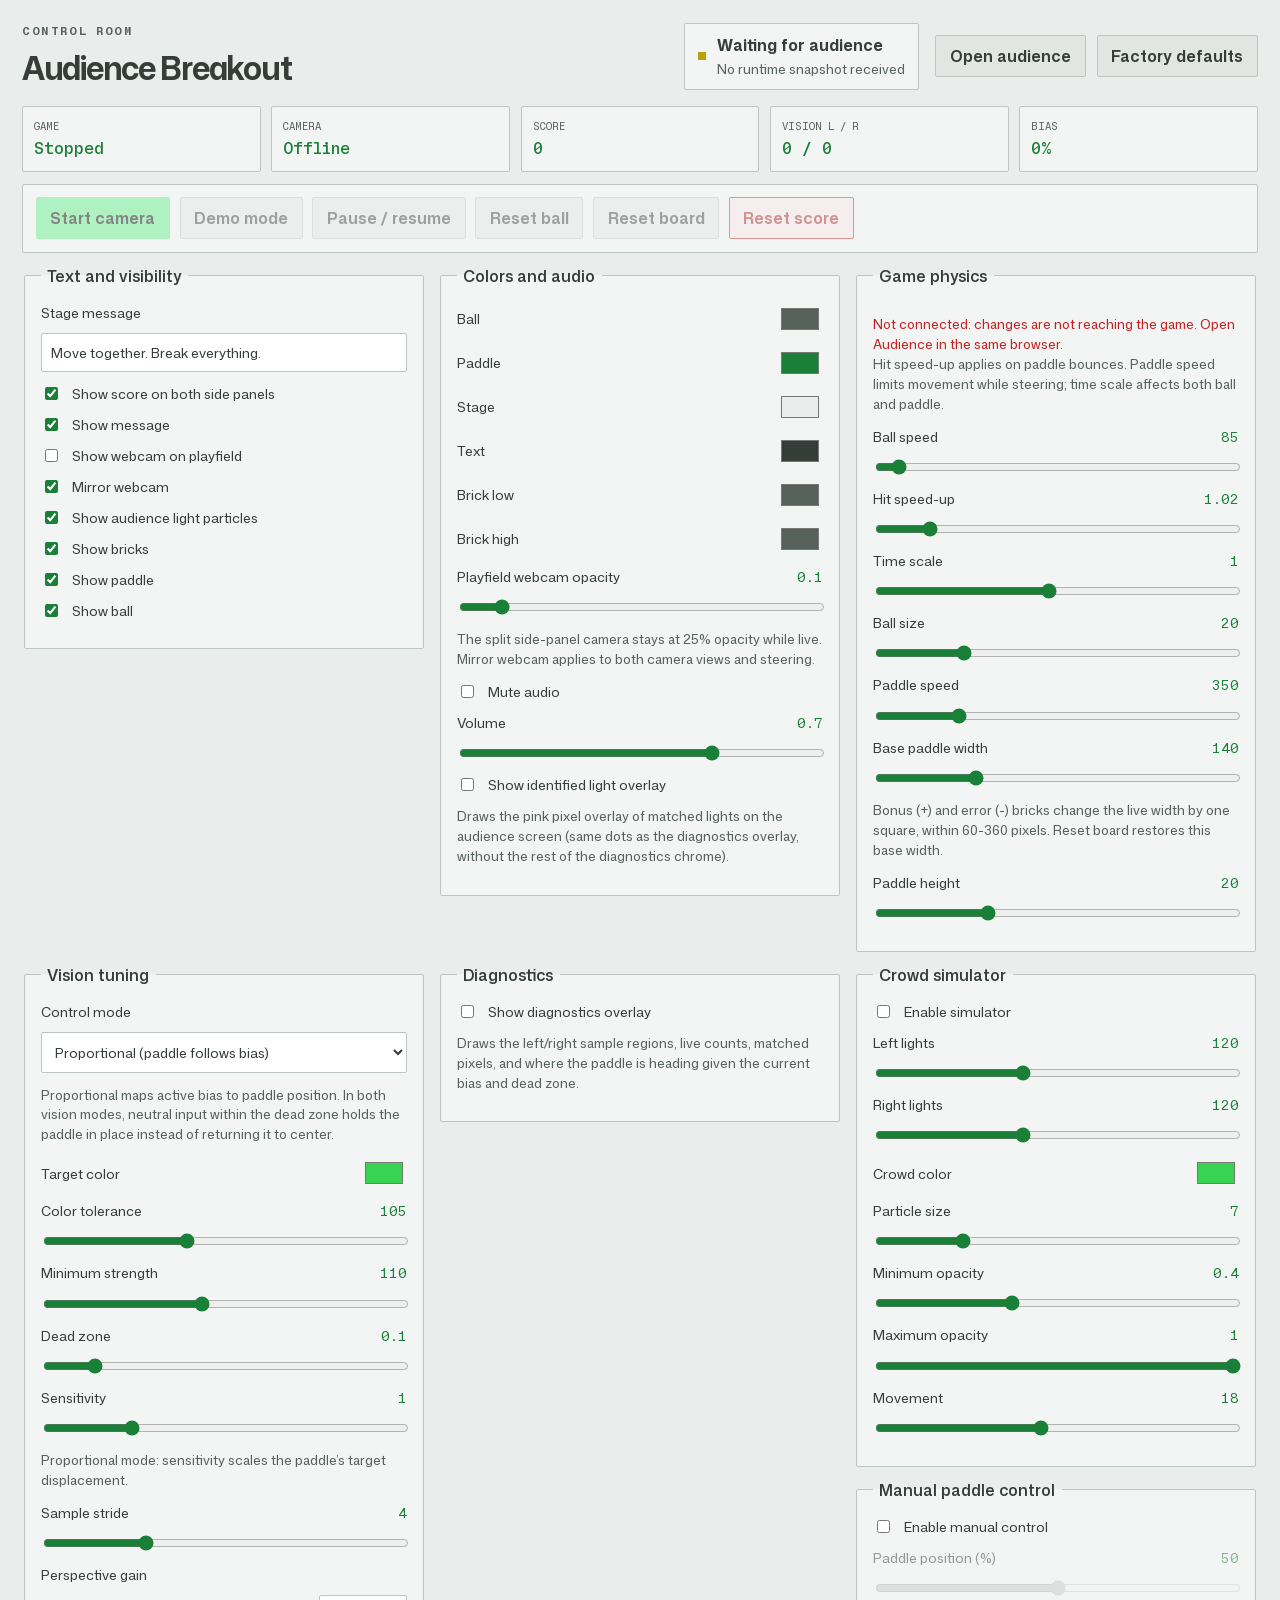
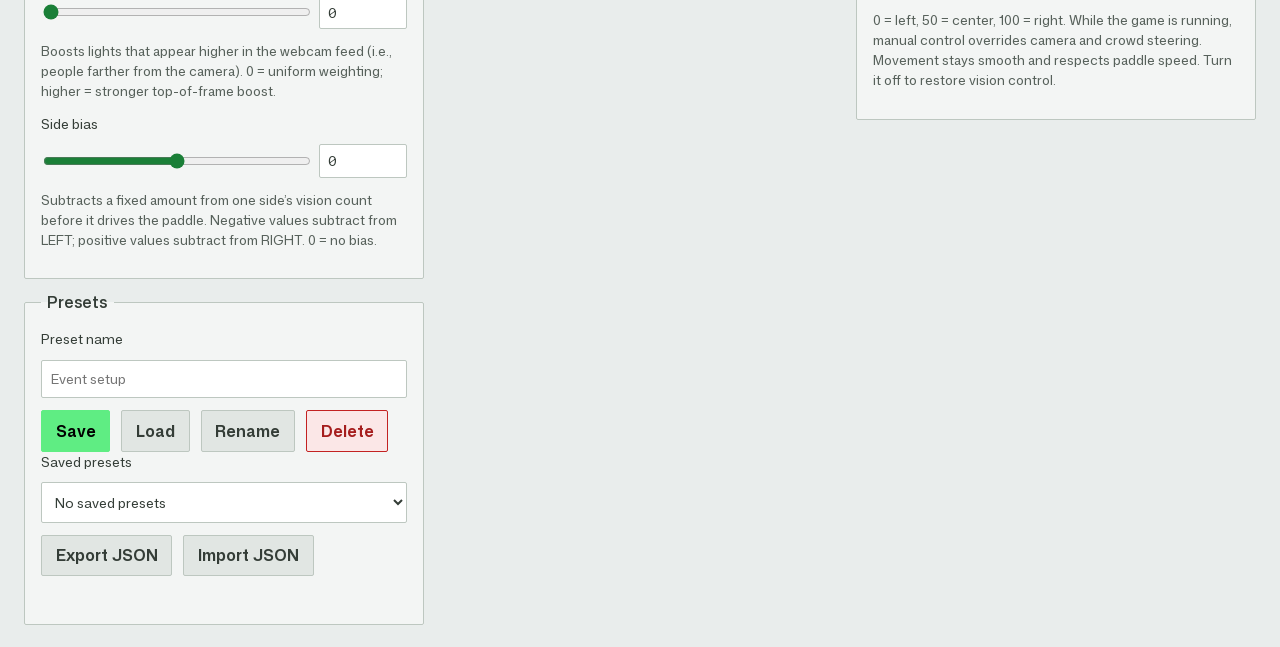
==== commit a8fdcc1e: "Publish confirmed physics control status Co-authored-by: Copilot App <223556219+Copilot@users.norepl" ====
--- a/operator.html
+++ b/operator.html
@@ -81,6 +81,8 @@
 
         <fieldset>
           <legend>Game physics</legend>
+          <small id="physicsSyncStatus" class="form-message error" role="status">Not connected: changes are not reaching the game. Open Audience in the same browser.</small>
+          <small>Hit speed-up applies on paddle bounces. Paddle speed limits movement while steering; time scale affects both ball and paddle.</small>
           <label data-output="physics.ballSpeed">Ball speed <output></output>
             <input name="physics.ballSpeed" type="range" min="60" max="600" step="5" />
           </label>
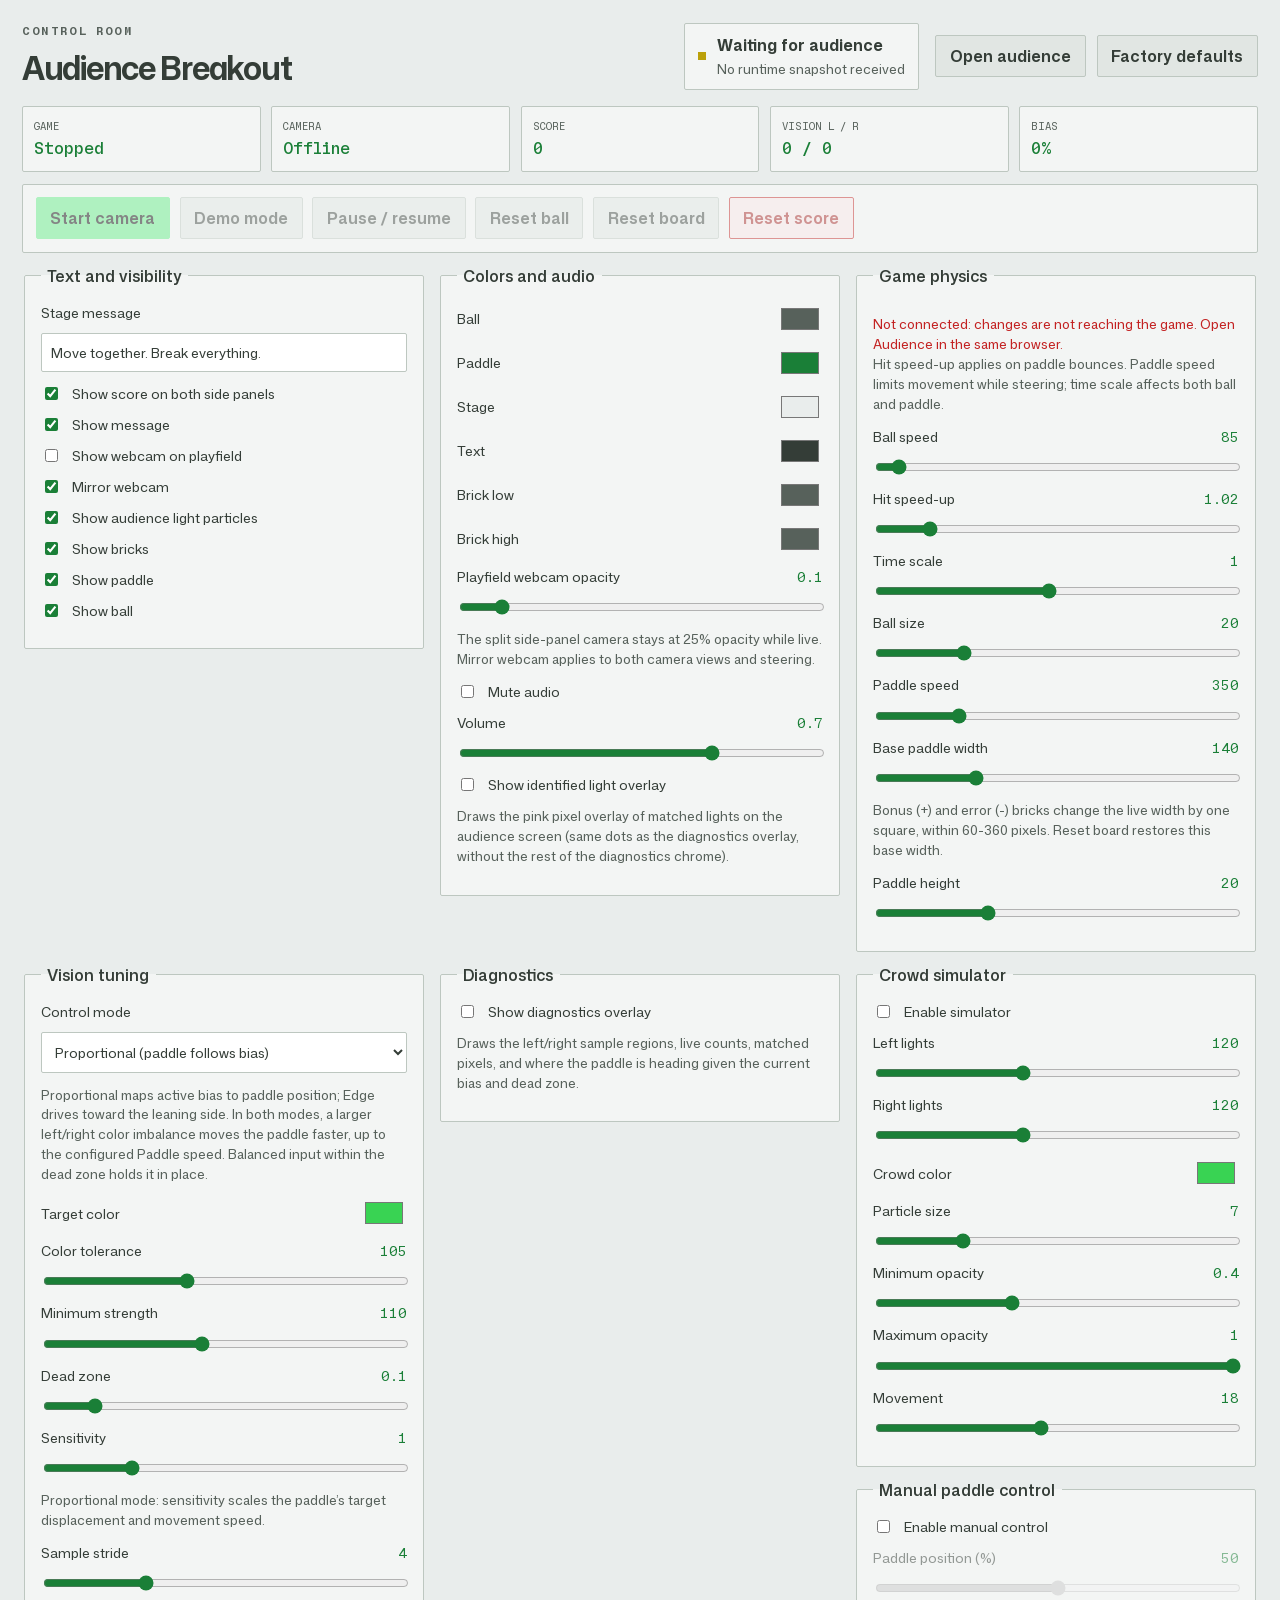
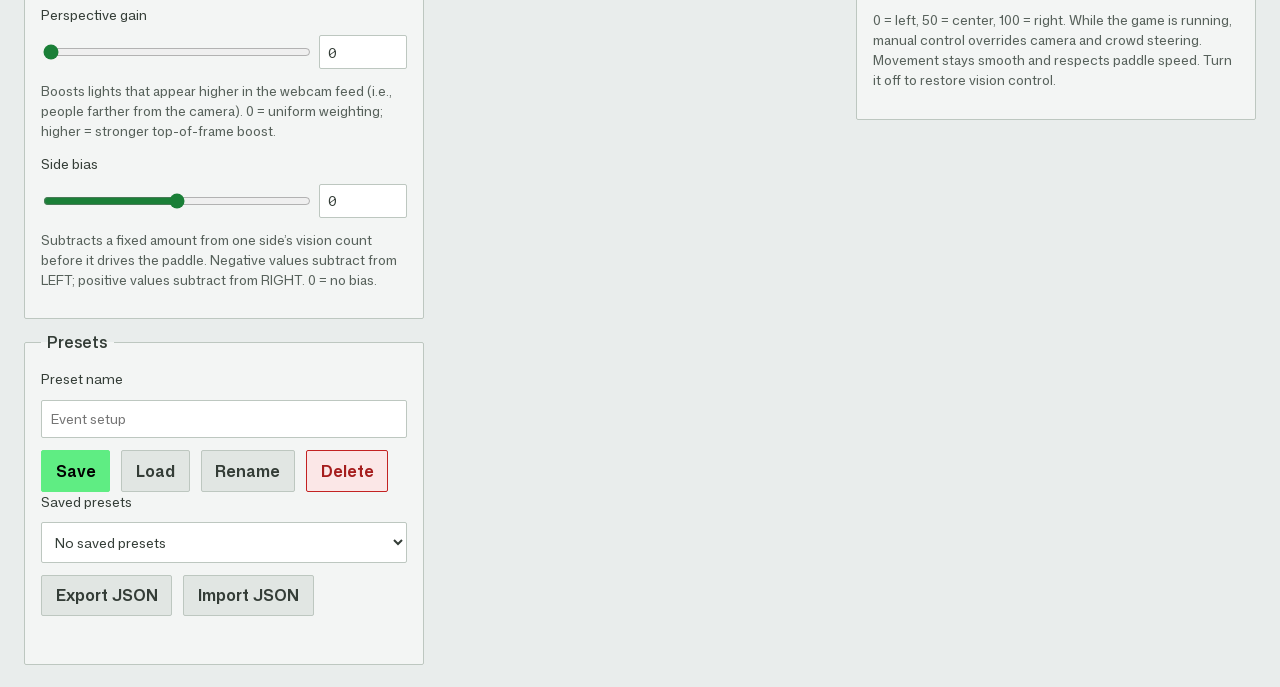
==== commit d0b43904: "Publish imbalance-driven paddle speeds Co-authored-by: Copilot App <223556219+Copilot@users.noreply." ====
--- a/operator.html
+++ b/operator.html
@@ -115,7 +115,7 @@
               <option value="edge">Edge (paddle drives toward the leaning side)</option>
             </select>
           </label>
-          <small>Proportional maps active bias to paddle position. In both vision modes, neutral input within the dead zone holds the paddle in place instead of returning it to center.</small>
+          <small>Proportional maps active bias to paddle position; Edge drives toward the leaning side. In both modes, a larger left/right color imbalance moves the paddle faster, up to the configured Paddle speed. Balanced input within the dead zone holds it in place.</small>
           <label>Target color <input name="vision.targetColor" type="color" /></label>
           <label data-output="vision.tolerance">Color tolerance <output></output>
             <input name="vision.tolerance" type="range" min="10" max="255" step="1" />
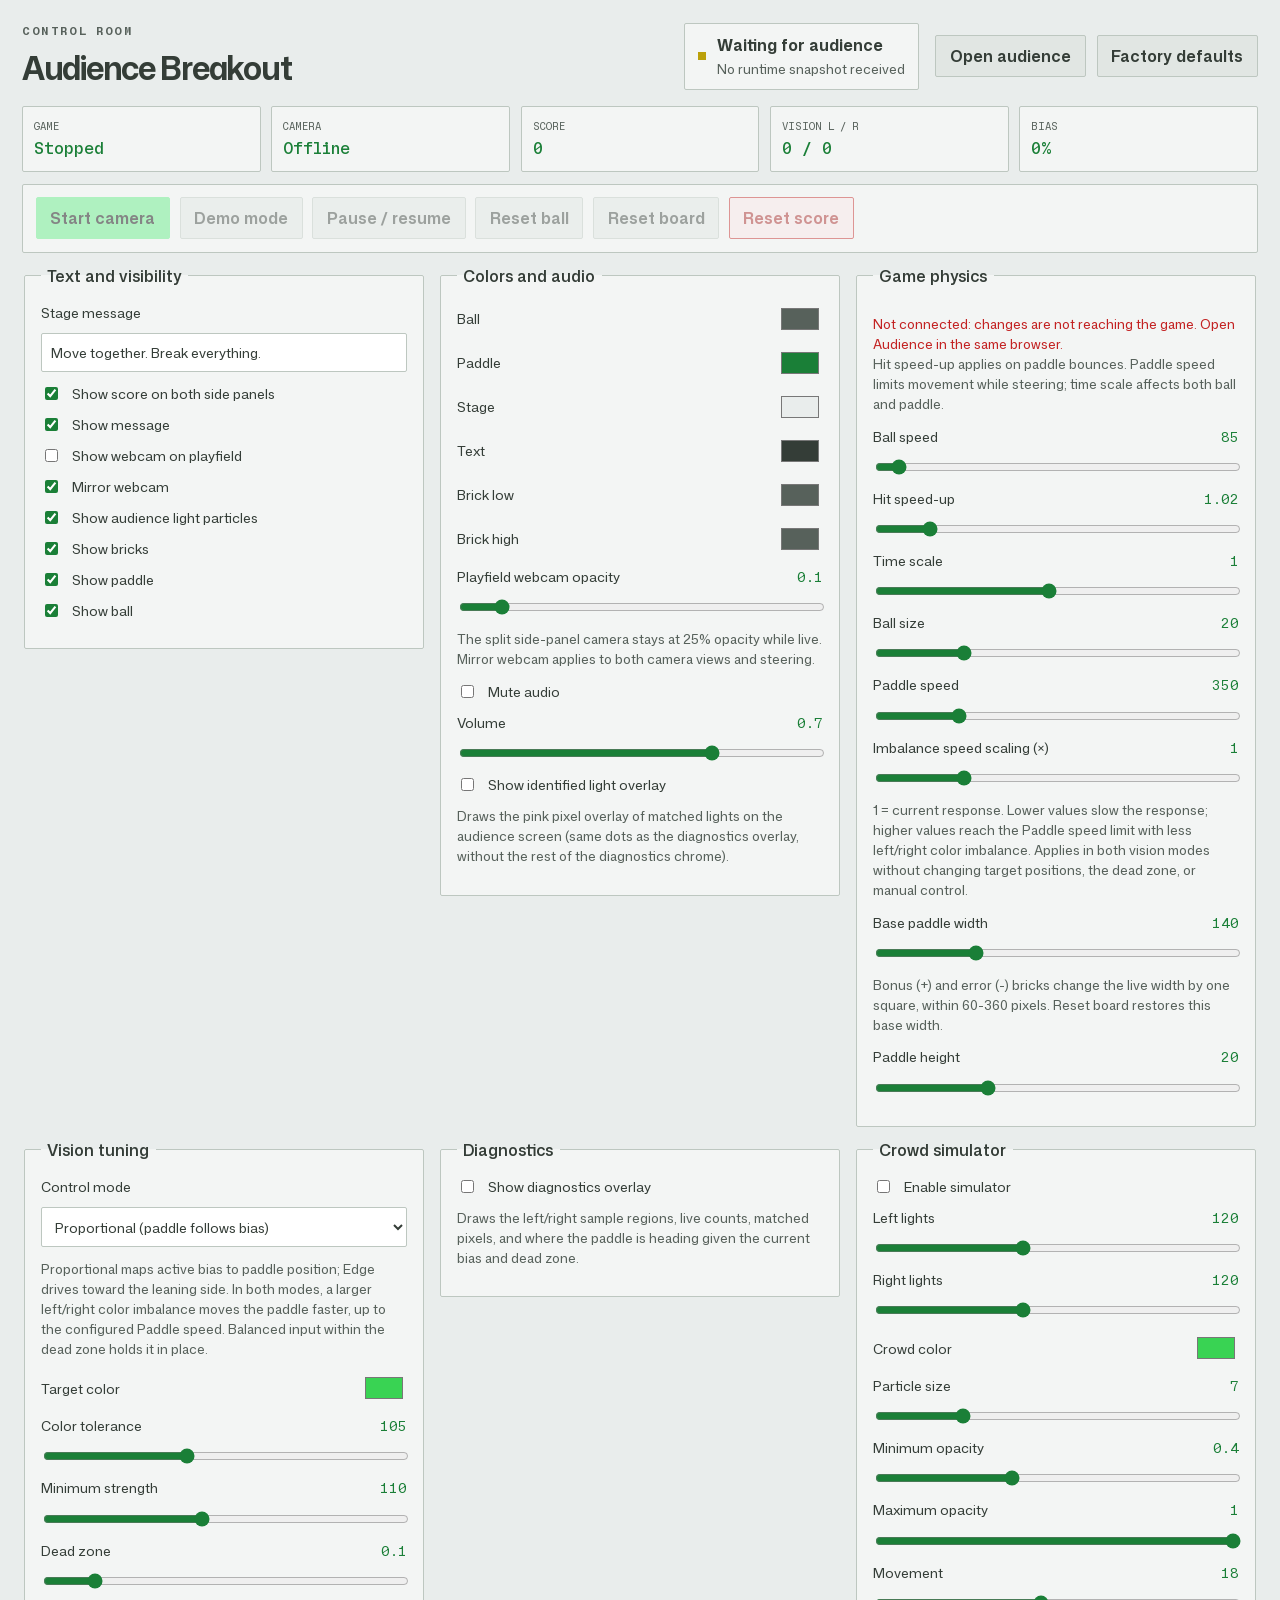
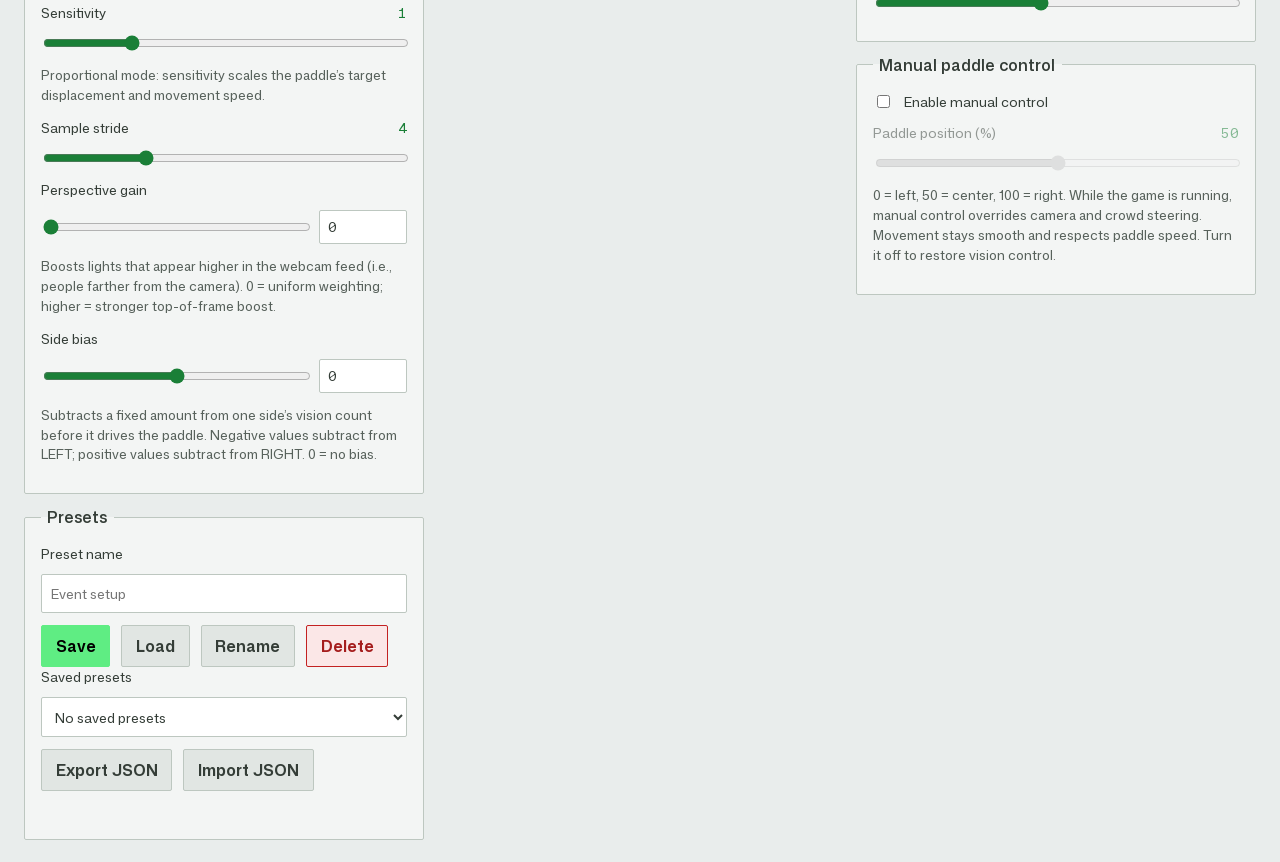
==== commit 995f36e4: "Publish imbalance speed scaling control Co-authored-by: Copilot App <223556219+Copilot@users.noreply" ====
--- a/operator.html
+++ b/operator.html
@@ -98,6 +98,10 @@
           <label data-output="physics.paddleSpeed">Paddle speed <output></output>
             <input name="physics.paddleSpeed" type="range" min="60" max="1400" step="10" />
           </label>
+          <label data-output="physics.paddleSpeedScale">Imbalance speed scaling (&times;) <output></output>
+            <input name="physics.paddleSpeedScale" type="range" min="0.1" max="4" step="0.1" aria-describedby="paddleSpeedScaleHint" />
+          </label>
+          <small id="paddleSpeedScaleHint">1 = current response. Lower values slow the response; higher values reach the Paddle speed limit with less left/right color imbalance. Applies in both vision modes without changing target positions, the dead zone, or manual control.</small>
           <label data-output="physics.paddleWidth">Base paddle width <output></output>
             <input name="physics.paddleWidth" type="range" min="60" max="360" step="4" />
           </label>
